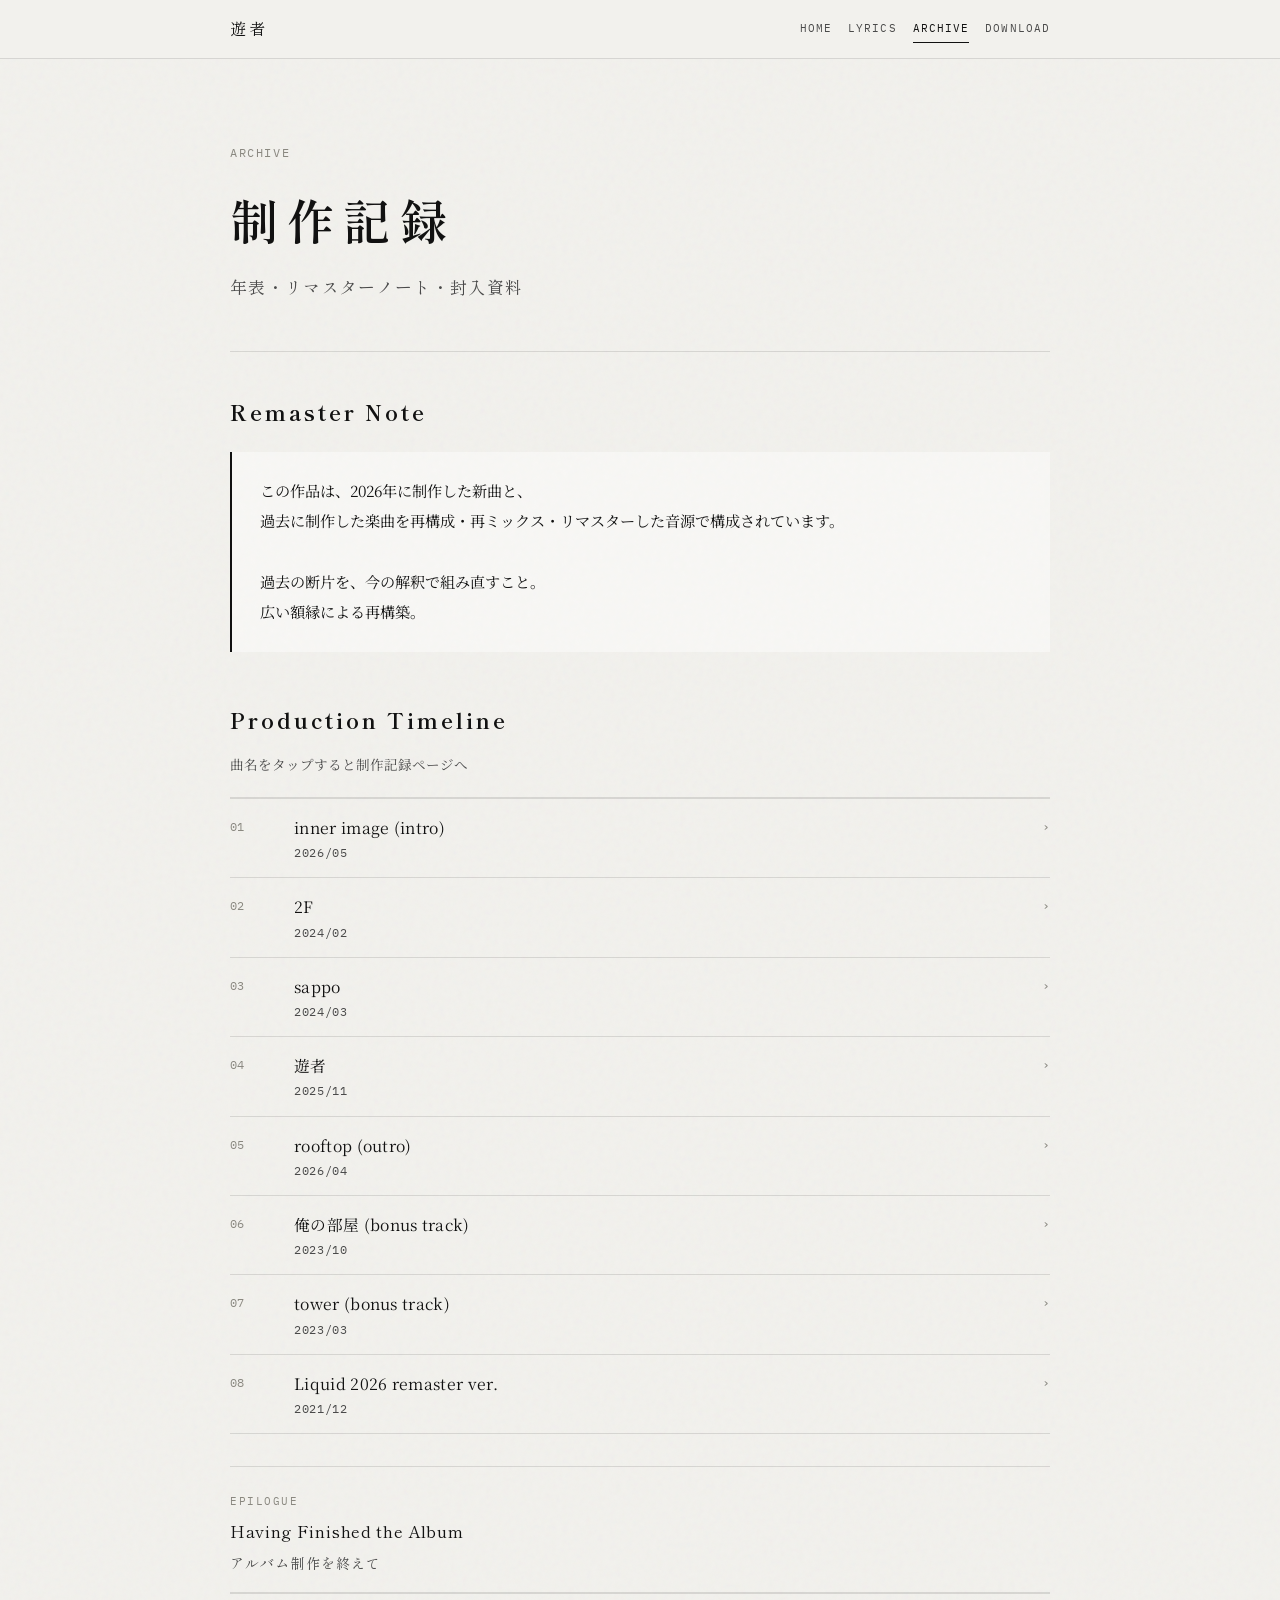
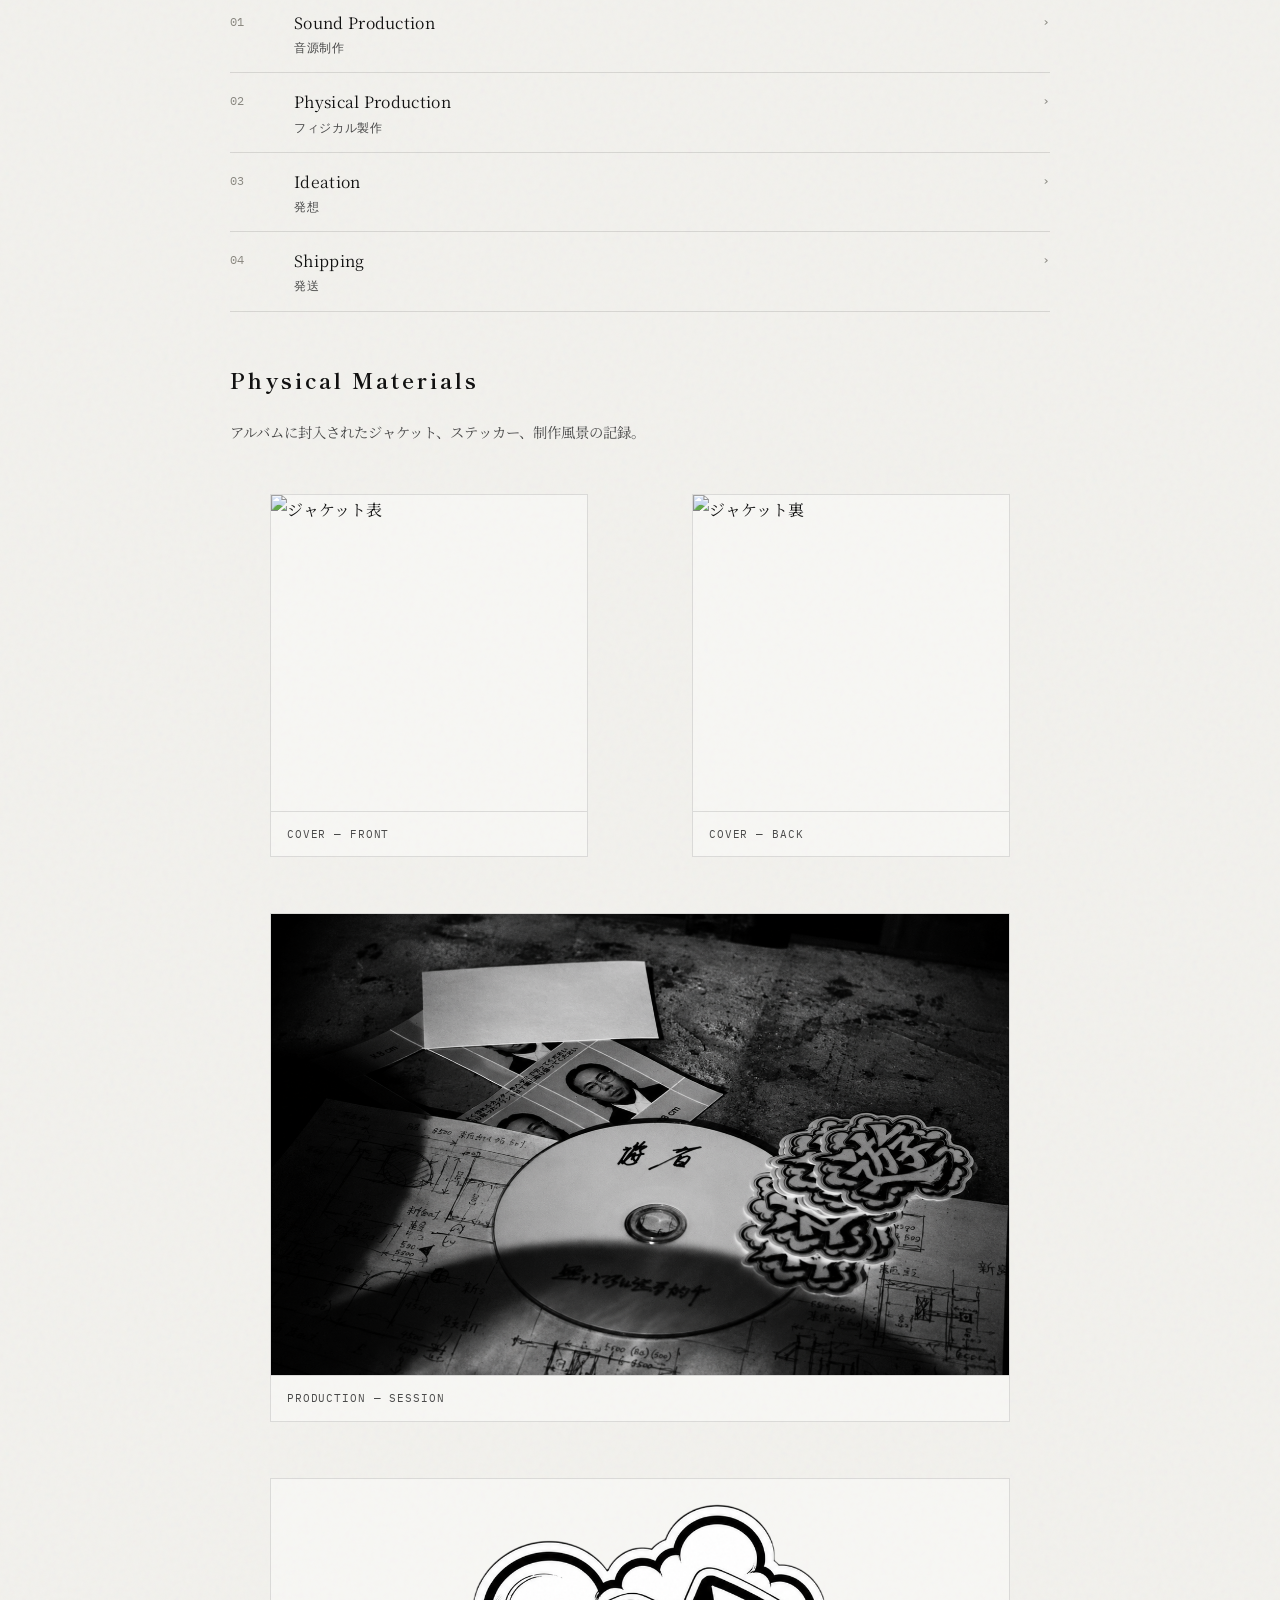
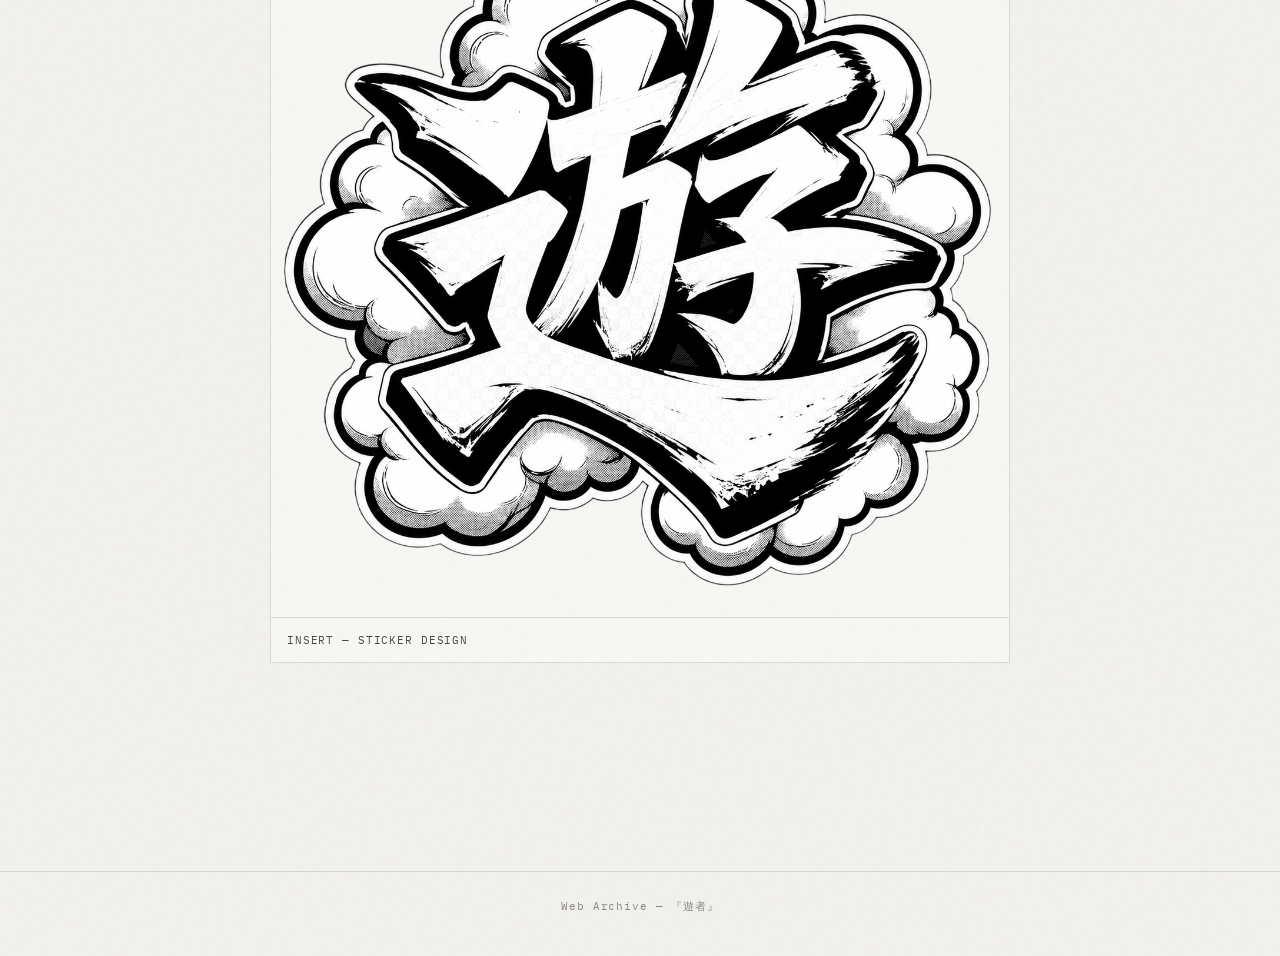
==== archive.html @ 827b87d1 "Set up GitHub Pages integration for BST1120" ====
<!DOCTYPE html>
<html lang="ja">
<head>
  <meta charset="UTF-8">
  <meta name="viewport" content="width=device-width, initial-scale=1.0">
  <meta name="description" content="アルバム『遊者』の制作年表、リマスターノート、封入資料。">
  <title>Archive — 遊者</title>
  <link rel="stylesheet" href="css/style.css">
</head>
<body>
  <header class="site-header" id="site-header"></header>

  <main class="container">
    <header class="page-hero">
      <p class="meta-label">Archive</p>
      <h1>制作記録</h1>
      <p class="subtitle text-muted">年表・リマスターノート・封入資料</p>
    </header>

    <section class="section">
      <h2 class="section-title">Remaster Note</h2>
      <div class="section-note" id="remaster-note">読み込み中…</div>
    </section>

    <section class="section">
      <h2 class="section-title">Production Timeline</h2>
      <p class="text-muted section-hint">曲名をタップすると制作記録ページへ</p>
      <ol class="timeline timeline-interactive" id="timeline">
        <li class="loading">読み込み中…</li>
      </ol>
      <div id="timeline-epilogue" class="timeline-epilogue-wrap"></div>
    </section>

    <section class="section">
      <h2 class="section-title">Physical Materials</h2>
      <p class="text-muted" style="font-size:0.9rem; margin-bottom:24px;">
        アルバムに封入されたジャケット、ステッカー、制作風景の記録。
      </p>

      <div class="asset-grid asset-grid--covers">
        <figure class="asset-item">
          <img id="img-cover-front" src="assets/images/yusha_cover_front.png" alt="ジャケット表" width="600" height="600">
          <figcaption>COVER — FRONT</figcaption>
        </figure>
        <figure class="asset-item">
          <img id="img-cover-back" src="assets/images/yusha_cover_back.png" alt="ジャケット裏" width="600" height="600">
          <figcaption>COVER — BACK</figcaption>
        </figure>
      </div>

      <div class="asset-grid" style="margin-top:24px;">
        <figure class="asset-item asset-item--wide">
          <img id="img-production" src="assets/images/creative_image_seisakufuukei.png" alt="制作風景" width="1200" height="750">
          <figcaption>PRODUCTION — SESSION</figcaption>
        </figure>
        <figure class="asset-item">
          <img id="img-sticker" src="assets/images/yusha_sticker_design.png" alt="封入ステッカーデザイン" width="600" height="600">
          <figcaption>INSERT — STICKER DESIGN</figcaption>
        </figure>
      </div>
    </section>
  </main>

  <footer class="site-footer" id="site-footer"></footer>

  <script src="js/config.js"></script>
  <script src="js/main.js"></script>
</body>
</html>
---- css/style.css ----
/* ===== Fonts ===== */
@import url("https://fonts.googleapis.com/css2?family=IBM+Plex+Mono:wght@400;500&family=Noto+Serif+JP:wght@400;500&family=Shippori+Mincho:wght@400;600&display=swap");

/* ===== Variables ===== */
:root {
  --bg: #f2f1ed;
  --bg-deep: #e8e6e0;
  --ink: #111111;
  --ink-muted: #4a4a4a;
  --ink-faint: #8a8880;
  --line: rgba(17, 17, 17, 0.12);
  --paper-noise: url("data:image/svg+xml,%3Csvg viewBox='0 0 256 256' xmlns='http://www.w3.org/2000/svg'%3E%3Cfilter id='n'%3E%3CfeTurbulence type='fractalNoise' baseFrequency='0.85' numOctaves='4' stitchTiles='stitch'/%3E%3C/filter%3E%3Crect width='100%25' height='100%25' filter='url(%23n)' opacity='0.04'/%3E%3C/svg%3E");
  --max-w: 860px;
  --font-body: "Noto Serif JP", serif;
  --font-heading: "Shippori Mincho", serif;
  --font-mono: "IBM Plex Mono", monospace;
}

/* ===== Reset & Base ===== */
*,
*::before,
*::after {
  box-sizing: border-box;
}

html {
  scroll-behavior: smooth;
}

body {
  margin: 0;
  min-height: 100vh;
  font-family: var(--font-body);
  font-size: 16px;
  line-height: 1.85;
  color: var(--ink);
  background-color: var(--bg);
  background-image: var(--paper-noise);
  -webkit-font-smoothing: antialiased;
}

img {
  max-width: 100%;
  height: auto;
  display: block;
}

a {
  color: inherit;
  text-decoration: none;
}

/* ===== Layout ===== */
.container {
  width: 100%;
  max-width: var(--max-w);
  margin: 0 auto;
  padding: 24px 20px 64px;
}

.page-hero {
  padding: 48px 0 32px;
  border-bottom: 1px solid var(--line);
  margin-bottom: 40px;
}

.page-hero h1 {
  margin: 0 0 8px;
  font-family: var(--font-heading);
  font-size: clamp(2rem, 8vw, 3rem);
  font-weight: 600;
  letter-spacing: 0.18em;
}

.page-hero .subtitle {
  margin: 0 0 16px;
  font-family: var(--font-heading);
  font-size: 1.05rem;
  letter-spacing: 0.08em;
  color: var(--ink-muted);
}

.page-hero .meta-label {
  font-family: var(--font-mono);
  font-size: 0.72rem;
  letter-spacing: 0.14em;
  text-transform: uppercase;
  color: var(--ink-faint);
}

/* ===== Site Header ===== */
.site-header {
  position: sticky;
  top: 0;
  z-index: 100;
  background: rgba(242, 241, 237, 0.92);
  backdrop-filter: blur(8px);
  border-bottom: 1px solid var(--line);
}

.site-header .inner {
  max-width: var(--max-w);
  margin: 0 auto;
  padding: 14px 20px;
  display: flex;
  align-items: center;
  justify-content: space-between;
  gap: 16px;
}

.site-logo {
  font-family: var(--font-heading);
  font-size: 1rem;
  letter-spacing: 0.2em;
  white-space: nowrap;
}

.site-nav {
  display: flex;
  flex-wrap: wrap;
  gap: 6px 16px;
  justify-content: flex-end;
}

.site-nav a {
  font-family: var(--font-mono);
  font-size: 0.68rem;
  letter-spacing: 0.1em;
  text-transform: uppercase;
  color: var(--ink-muted);
  padding: 4px 0;
  border-bottom: 1px solid transparent;
  transition: border-color 0.2s, color 0.2s;
}

.site-nav a:hover,
.site-nav a.is-active {
  color: var(--ink);
  border-bottom-color: var(--ink);
}

/* ===== Footer ===== */
.site-footer {
  margin-top: 80px;
  padding: 24px 20px 40px;
  border-top: 1px solid var(--line);
  text-align: center;
}

.site-footer p {
  margin: 0;
  font-family: var(--font-mono);
  font-size: 0.68rem;
  letter-spacing: 0.08em;
  color: var(--ink-faint);
}

/* ===== Home: Background ===== */
.home-body {
  position: relative;
  overflow-x: hidden;
}

.bg-layer {
  position: fixed;
  inset: 0;
  z-index: -2;
  pointer-events: none;
}

.bg-video {
  width: 100%;
  height: 100%;
  object-fit: cover;
  filter: grayscale(100%) contrast(1.05);
  opacity: 0.35;
}

.bg-fallback {
  width: 100%;
  height: 100%;
  object-fit: cover;
  filter: grayscale(100%) blur(2px);
  opacity: 0.18;
  transform: scale(1.05);
}

.bg-overlay {
  position: fixed;
  inset: 0;
  z-index: -1;
  background: linear-gradient(
    180deg,
    rgba(242, 241, 237, 0.55) 0%,
    rgba(242, 241, 237, 0.88) 45%,
    rgba(242, 241, 237, 0.96) 100%
  );
  pointer-events: none;
}

/* ===== Home: Hero ===== */
.home-hero {
  min-height: calc(100vh - 120px);
  display: flex;
  flex-direction: column;
  align-items: center;
  justify-content: center;
  text-align: center;
  padding: 40px 20px 60px;
}

.home-title {
  margin: 0 0 12px;
  font-family: var(--font-heading);
  font-size: clamp(3rem, 14vw, 5.5rem);
  font-weight: 600;
  letter-spacing: 0.22em;
  line-height: 1.1;
  width: 100%;
  text-align: center;
  /* letter-spacing 分の右余白を左に補正して視覚的に中央へ */
  text-indent: 0.22em;
}

.home-subtitle {
  margin: 0 0 28px;
  font-family: var(--font-heading);
  font-size: clamp(1rem, 4vw, 1.25rem);
  letter-spacing: 0.12em;
  color: var(--ink-muted);
}

.home-edition {
  margin: 0 0 40px;
  font-family: var(--font-mono);
  font-size: 0.7rem;
  letter-spacing: 0.16em;
  color: var(--ink-faint);
}

.home-cover {
  width: min(280px, 72vw);
  margin: 0 auto 48px;
  border: 1px solid var(--line);
  box-shadow: 0 12px 40px rgba(0, 0, 0, 0.08);
}

.home-intro {
  max-width: 520px;
  margin: 0 auto 48px;
  font-size: 0.92rem;
  color: var(--ink-muted);
  line-height: 2;
}

/* ===== Nav Cards ===== */
.nav-cards {
  display: grid;
  grid-template-columns: 1fr;
  gap: 12px;
  width: 100%;
  max-width: 520px;
  margin: 0 auto;
}

.nav-card {
  display: flex;
  align-items: center;
  gap: 16px;
  padding: 18px 20px;
  border: 1px solid var(--line);
  background: rgba(255, 255, 255, 0.35);
  transition: background 0.2s, border-color 0.2s;
}

.nav-card:hover {
  background: rgba(255, 255, 255, 0.65);
  border-color: rgba(17, 17, 17, 0.22);
}

.nav-card-label {
  font-family: var(--font-mono);
  font-size: 0.72rem;
  letter-spacing: 0.12em;
  text-transform: uppercase;
  min-width: 88px;
}

.nav-card-desc {
  font-size: 0.85rem;
  color: var(--ink-muted);
  text-align: left;
}

/* ===== Section ===== */
.section {
  margin-bottom: 48px;
}

.section-title {
  margin: 0 0 20px;
  font-family: var(--font-heading);
  font-size: 1.35rem;
  letter-spacing: 0.14em;
}

.section-note {
  padding: 24px 28px;
  border-left: 2px solid var(--ink);
  background: rgba(255, 255, 255, 0.4);
  white-space: pre-line;
  font-size: 0.95rem;
  line-height: 2;
}

/* ===== Timeline ===== */
.timeline {
  list-style: none;
  margin: 0;
  padding: 0;
  border-top: 1px solid var(--line);
}

.section-hint {
  font-size: 0.85rem;
  margin: -8px 0 20px;
}

/* ===== Interactive Timeline (Archive) ===== */
.timeline-interactive {
  list-style: none;
  margin: 0;
  padding: 0;
}

.timeline-item {
  border-bottom: 1px solid var(--line);
}

.timeline-item:first-child {
  border-top: 1px solid var(--line);
}

.timeline-epilogue-wrap {
  margin-top: 8px;
}

.epilogue-section {
  margin-top: 32px;
  padding-top: 8px;
  border-top: 1px solid var(--line);
}

.epilogue-section-header {
  margin: 0 0 8px;
  padding: 16px 0 8px;
}

.epilogue-section-label {
  margin: 0 0 8px;
  font-family: var(--font-mono);
  font-size: 0.68rem;
  letter-spacing: 0.14em;
  text-transform: uppercase;
  color: var(--ink-faint);
}

.epilogue-section-title {
  margin: 0 0 6px;
  font-family: var(--font-heading);
  font-size: 1.02rem;
  font-weight: 400;
  letter-spacing: 0.04em;
  line-height: 1.5;
}

.epilogue-section-subtitle {
  margin: 0;
  font-family: var(--font-heading);
  font-size: 0.88rem;
  letter-spacing: 0.08em;
  color: var(--ink-muted);
}

.epilogue-entries {
  margin-top: 0;
}

.timeline-index-item,
.timeline-epilogue-link {
  width: 100%;
  display: grid;
  grid-template-columns: 48px minmax(0, 1fr) 24px;
  gap: 12px 16px;
  align-items: start;
  padding: 16px 0;
  text-align: left;
  font-family: inherit;
  color: inherit;
  writing-mode: horizontal-tb;
  text-decoration: none;
  transition: opacity 0.2s;
}

.timeline-index-item:hover,
.timeline-epilogue-link:hover {
  opacity: 0.7;
}

.timeline-index-item .num,
.timeline-epilogue-link .num {
  font-family: var(--font-mono);
  font-size: 0.78rem;
  color: var(--ink-faint);
  line-height: 1.6;
  padding-top: 2px;
}

.timeline-main {
  display: flex;
  flex-direction: column;
  gap: 6px;
  min-width: 0;
  writing-mode: horizontal-tb;
}

.timeline-index-item .title,
.timeline-epilogue-link .title {
  display: block;
  font-size: 0.98rem;
  line-height: 1.55;
  letter-spacing: 0.02em;
  word-break: normal;
  overflow-wrap: break-word;
}

.timeline-index-item .date,
.timeline-epilogue-link .date {
  display: block;
  font-family: var(--font-mono);
  font-size: 0.72rem;
  letter-spacing: 0.06em;
  color: var(--ink-muted);
  line-height: 1.4;
}

.timeline-index-item .chevron,
.timeline-epilogue-link .chevron {
  font-family: var(--font-mono);
  font-size: 0.8rem;
  color: var(--ink-faint);
  line-height: 1.6;
  padding-top: 2px;
  text-align: right;
}

.timeline-epilogue-link {
  display: grid;
  grid-template-columns: minmax(0, 1fr) 24px;
  gap: 8px 16px;
  align-items: start;
  margin-top: 8px;
  padding: 24px 0;
  border-top: 1px solid var(--line);
  border-bottom: 1px solid var(--line);
}

.timeline-epilogue-link .epilogue-label {
  grid-column: 1 / -1;
  font-family: var(--font-mono);
  font-size: 0.68rem;
  letter-spacing: 0.14em;
  text-transform: uppercase;
  color: var(--ink-faint);
}

.timeline-epilogue-link .epilogue-body {
  display: flex;
  flex-direction: column;
  gap: 6px;
  min-width: 0;
  writing-mode: horizontal-tb;
}

.timeline-epilogue-link .chevron {
  grid-row: 2;
  grid-column: 2;
  padding-top: 4px;
}

.track-subtitle {
  margin: -4px 0 12px;
  font-family: var(--font-heading);
  font-size: 0.92rem;
  letter-spacing: 0.08em;
  color: var(--ink-muted);
}

/* ===== Image Gallery (Archive) ===== */
.asset-grid {
  display: grid;
  grid-template-columns: 1fr;
  gap: 24px;
  margin-top: 32px;
}

@media (min-width: 600px) {
  .asset-grid--covers {
    grid-template-columns: 1fr 1fr;
  }
}

.asset-item {
  border: 1px solid var(--line);
  background: rgba(255, 255, 255, 0.35);
}

.asset-item img {
  width: 100%;
  aspect-ratio: 1;
  object-fit: cover;
  filter: grayscale(20%);
}

.asset-item figcaption {
  padding: 12px 16px;
  font-family: var(--font-mono);
  font-size: 0.68rem;
  letter-spacing: 0.08em;
  color: var(--ink-muted);
  border-top: 1px solid var(--line);
}

.asset-item--wide img {
  aspect-ratio: 16 / 10;
  object-fit: cover;
}

/* ===== Lyrics Index ===== */
.lyrics-list {
  border-top: 1px solid var(--line);
}

.lyrics-index-item {
  display: flex;
  align-items: baseline;
  gap: 16px;
  padding: 18px 0;
  border-bottom: 1px solid var(--line);
  color: inherit;
  transition: opacity 0.2s;
}

.lyrics-index-item:hover {
  opacity: 0.7;
}

.lyrics-index-item .track-num {
  font-family: var(--font-mono);
  font-size: 0.72rem;
  color: var(--ink-faint);
  min-width: 28px;
}

.lyrics-index-item .track-title {
  flex: 1;
  font-family: var(--font-heading);
  font-size: 1.05rem;
  letter-spacing: 0.06em;
}

.lyrics-index-item .chevron {
  font-family: var(--font-mono);
  font-size: 0.8rem;
  color: var(--ink-faint);
}

/* ===== Lyrics Track Page ===== */
.track-page-body {
  overflow-x: hidden;
}

.track-back {
  margin: 8px 0 32px;
  font-family: var(--font-mono);
  font-size: 0.68rem;
  letter-spacing: 0.08em;
}

.track-back a {
  color: var(--ink-muted);
  border-bottom: 1px solid transparent;
  transition: border-color 0.2s;
}

.track-back a:hover {
  border-bottom-color: var(--ink-muted);
}

.track-hero {
  padding: 24px 0 0;
  border-bottom: 1px solid transparent;
  transition: padding-bottom 0.9s cubic-bezier(0.22, 1, 0.36, 1),
    border-color 0.6s ease 0.2s;
}

.track-page.is-opening .track-hero,
.track-page.is-open .track-hero {
  padding-bottom: 56px;
  border-bottom-color: var(--line);
}

.track-hero .track-num {
  margin: 0 0 12px;
}

.track-hero .track-title {
  margin: 0 0 16px;
  font-family: var(--font-heading);
  font-size: clamp(1.8rem, 7vw, 2.8rem);
  font-weight: 600;
  letter-spacing: 0.14em;
  line-height: 1.25;
}

.track-produced {
  margin: 0;
  font-family: var(--font-mono);
  font-size: 0.72rem;
  letter-spacing: 0.1em;
  color: var(--ink-muted);
}

.track-reveal {
  max-height: 0;
  opacity: 0;
  overflow: hidden;
  transform: translateY(-8px);
  transition: max-height 1.1s cubic-bezier(0.22, 1, 0.36, 1),
    opacity 0.7s ease 0.15s,
    transform 0.8s cubic-bezier(0.22, 1, 0.36, 1) 0.1s;
}

.track-page.is-open .track-reveal {
  max-height: 12000px;
  opacity: 1;
  transform: translateY(0);
}

.track-visual {
  margin: 40px 0 32px;
  border: 1px solid var(--line);
  background: rgba(255, 255, 255, 0.35);
}

.track-visual img {
  width: 100%;
  display: block;
  filter: grayscale(15%);
}

.track-lyrics-block {
  padding: 40px 0 24px;
}

.lyrics-section-label {
  margin: 0 0 24px;
  font-family: var(--font-mono);
  font-size: 0.68rem;
  letter-spacing: 0.14em;
  text-transform: uppercase;
  color: var(--ink-faint);
}

.track-type-label {
  margin: -12px 0 20px;
  font-family: var(--font-mono);
  font-size: 0.68rem;
  letter-spacing: 0.06em;
  color: var(--ink-faint);
}

.track-lyrics-text {
  margin: 0;
  white-space: pre-line;
  font-size: 0.95rem;
  line-height: 2.15;
  color: var(--ink-muted);
}

.track-lyrics-text.is-loading,
.track-lyrics-text .loading {
  font-family: var(--font-mono);
  font-size: 0.72rem;
  color: var(--ink-faint);
}

@media (prefers-reduced-motion: reduce) {
  .track-hero,
  .track-reveal {
    transition: none;
  }

  .track-page .track-hero {
    padding-bottom: 56px;
    border-bottom-color: var(--line);
  }

  .track-page .track-reveal {
    max-height: none;
    opacity: 1;
    transform: none;
  }
}

/* ===== Legacy lyrics accordion (unused) ===== */
.lyrics-item {
  border-bottom: 1px solid var(--line);
}

.lyrics-toggle {
  width: 100%;
  display: flex;
  align-items: baseline;
  justify-content: space-between;
  gap: 16px;
  padding: 18px 0;
  background: none;
  border: none;
  cursor: pointer;
  text-align: left;
  font-family: inherit;
  color: inherit;
}

.lyrics-toggle:hover {
  opacity: 0.75;
}

.lyrics-toggle .track-info {
  flex: 1;
}

.lyrics-toggle .track-num {
  font-family: var(--font-mono);
  font-size: 0.72rem;
  color: var(--ink-faint);
  display: block;
  margin-bottom: 4px;
}

.lyrics-toggle .track-title {
  font-family: var(--font-heading);
  font-size: 1.05rem;
  letter-spacing: 0.06em;
}

.lyrics-toggle .chevron {
  font-family: var(--font-mono);
  font-size: 0.8rem;
  color: var(--ink-faint);
  transition: transform 0.2s;
}

.lyrics-item.is-open .chevron {
  transform: rotate(90deg);
}

.lyrics-body {
  display: none;
  padding: 0 0 24px;
}

.lyrics-item.is-open .lyrics-body {
  display: block;
}

.lyrics-text {
  margin: 0;
  white-space: pre-line;
  font-size: 0.92rem;
  line-height: 2.1;
  color: var(--ink-muted);
}

.lyrics-text.is-loading {
  font-family: var(--font-mono);
  font-size: 0.72rem;
  color: var(--ink-faint);
}

.lyrics-type {
  font-family: var(--font-mono);
  font-size: 0.68rem;
  letter-spacing: 0.06em;
  color: var(--ink-faint);
  margin-bottom: 12px;
}

/* ===== Download ===== */
.download-box {
  padding: 32px 28px;
  border: 1px solid var(--line);
  background: rgba(255, 255, 255, 0.4);
  text-align: center;
}

.download-box h2 {
  margin: 0 0 8px;
  font-family: var(--font-heading);
  font-size: 1.2rem;
  letter-spacing: 0.12em;
}

.download-box .desc {
  margin: 0 0 24px;
  font-size: 0.9rem;
  color: var(--ink-muted);
}

.download-links {
  list-style: none;
  margin: 0 auto;
  padding: 0;
  max-width: 420px;
  text-align: left;
}

.download-link-item {
  border-bottom: 1px solid var(--line);
}

.download-link-item:first-child {
  border-top: 1px solid var(--line);
}

.download-link,
.download-link-body {
  display: flex;
  align-items: center;
  gap: 16px;
  padding: 18px 4px;
  width: 100%;
}

.download-link {
  color: inherit;
  transition: opacity 0.2s;
}

.download-link:hover {
  opacity: 0.7;
}

.download-link-label {
  font-family: var(--font-mono);
  font-size: 0.75rem;
  letter-spacing: 0.1em;
  text-transform: uppercase;
  min-width: 120px;
}

.download-link-desc {
  flex: 1;
  font-size: 0.85rem;
  color: var(--ink-muted);
}

.download-link-arrow {
  font-family: var(--font-mono);
  font-size: 0.85rem;
  color: var(--ink-faint);
}

.download-link-item.is-unavailable .download-link-body {
  opacity: 0.55;
}

.download-link-item.is-unavailable .download-link-desc {
  font-family: var(--font-mono);
  font-size: 0.68rem;
}

.download-link-item--youtube {
  margin-top: 8px;
  padding-top: 16px;
  border-top: 1px solid var(--line);
}

.download-youtube-logo {
  display: flex;
  justify-content: center;
  margin: 0 0 20px;
  padding: 16px;
  border: 1px solid var(--line);
  background: rgba(255, 255, 255, 0.35);
}

.download-youtube-logo img {
  width: min(160px, 56vw);
  height: auto;
  display: block;
  filter: grayscale(100%) contrast(1.05);
}

.download-caution {
  margin: 12px 0 0;
  padding: 14px 16px;
  border-left: 2px solid var(--ink-muted);
  background: rgba(255, 255, 255, 0.35);
  font-size: 0.82rem;
  line-height: 1.9;
  color: var(--ink-muted);
  text-align: left;
  white-space: pre-line;
}

.btn-download {
  display: inline-block;
  padding: 14px 32px;
  font-family: var(--font-mono);
  font-size: 0.75rem;
  letter-spacing: 0.12em;
  text-transform: uppercase;
  border: 1px solid var(--ink);
  background: var(--ink);
  color: var(--bg);
  cursor: pointer;
  transition: background 0.2s, color 0.2s;
}

.btn-download:hover:not(:disabled) {
  background: transparent;
  color: var(--ink);
}

.btn-download:disabled,
.btn-download.is-disabled {
  background: var(--bg-deep);
  color: var(--ink-faint);
  border-color: var(--line);
  cursor: not-allowed;
}

.download-notice {
  margin-top: 20px;
  font-family: var(--font-mono);
  font-size: 0.65rem;
  color: var(--ink-faint);
  line-height: 1.8;
}

/* ===== Utility ===== */
.text-muted {
  color: var(--ink-muted);
}

.loading {
  font-family: var(--font-mono);
  font-size: 0.75rem;
  color: var(--ink-faint);
  padding: 24px 0;
}

@media (max-width: 480px) {
  .timeline-index-item,
  .timeline-epilogue-link {
    grid-template-columns: 40px minmax(0, 1fr) 20px;
    gap: 10px 12px;
  }

  .site-nav {
    gap: 4px 12px;
  }

  .site-nav a {
    font-size: 0.62rem;
  }
}
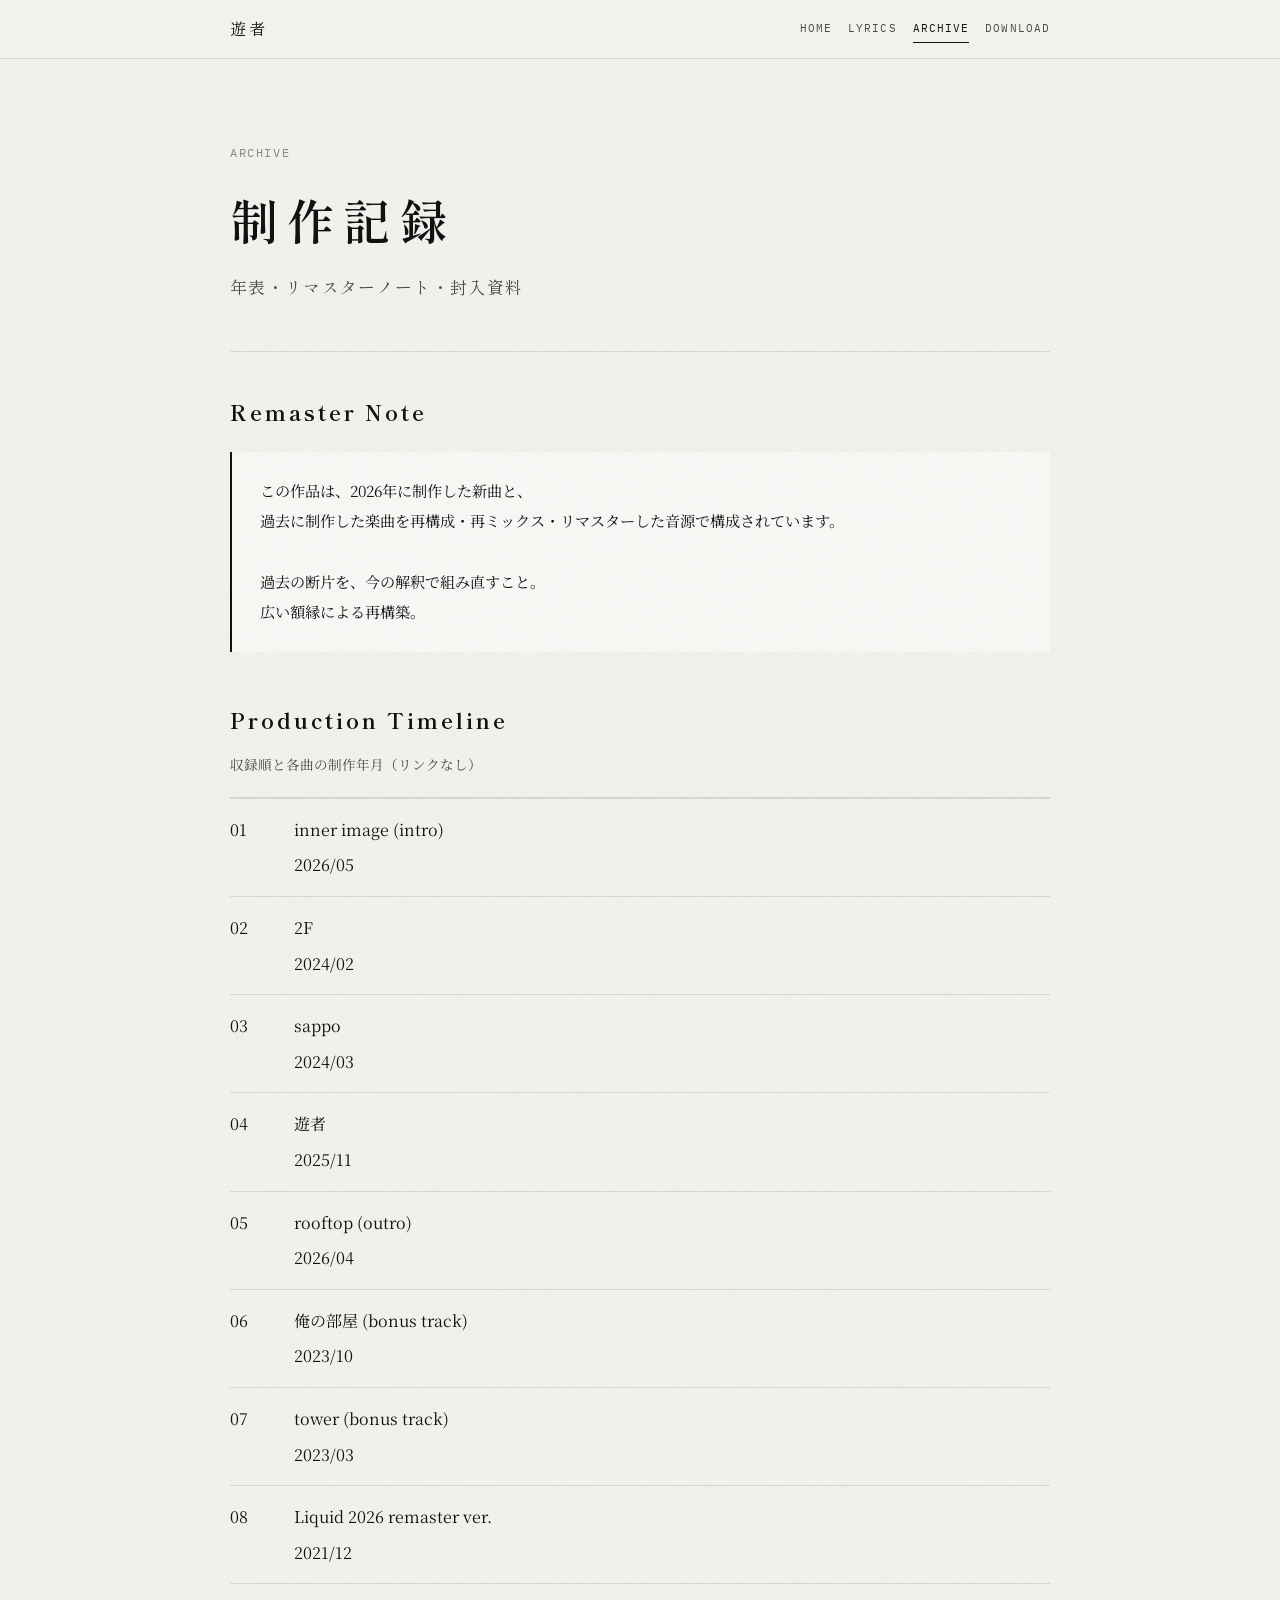
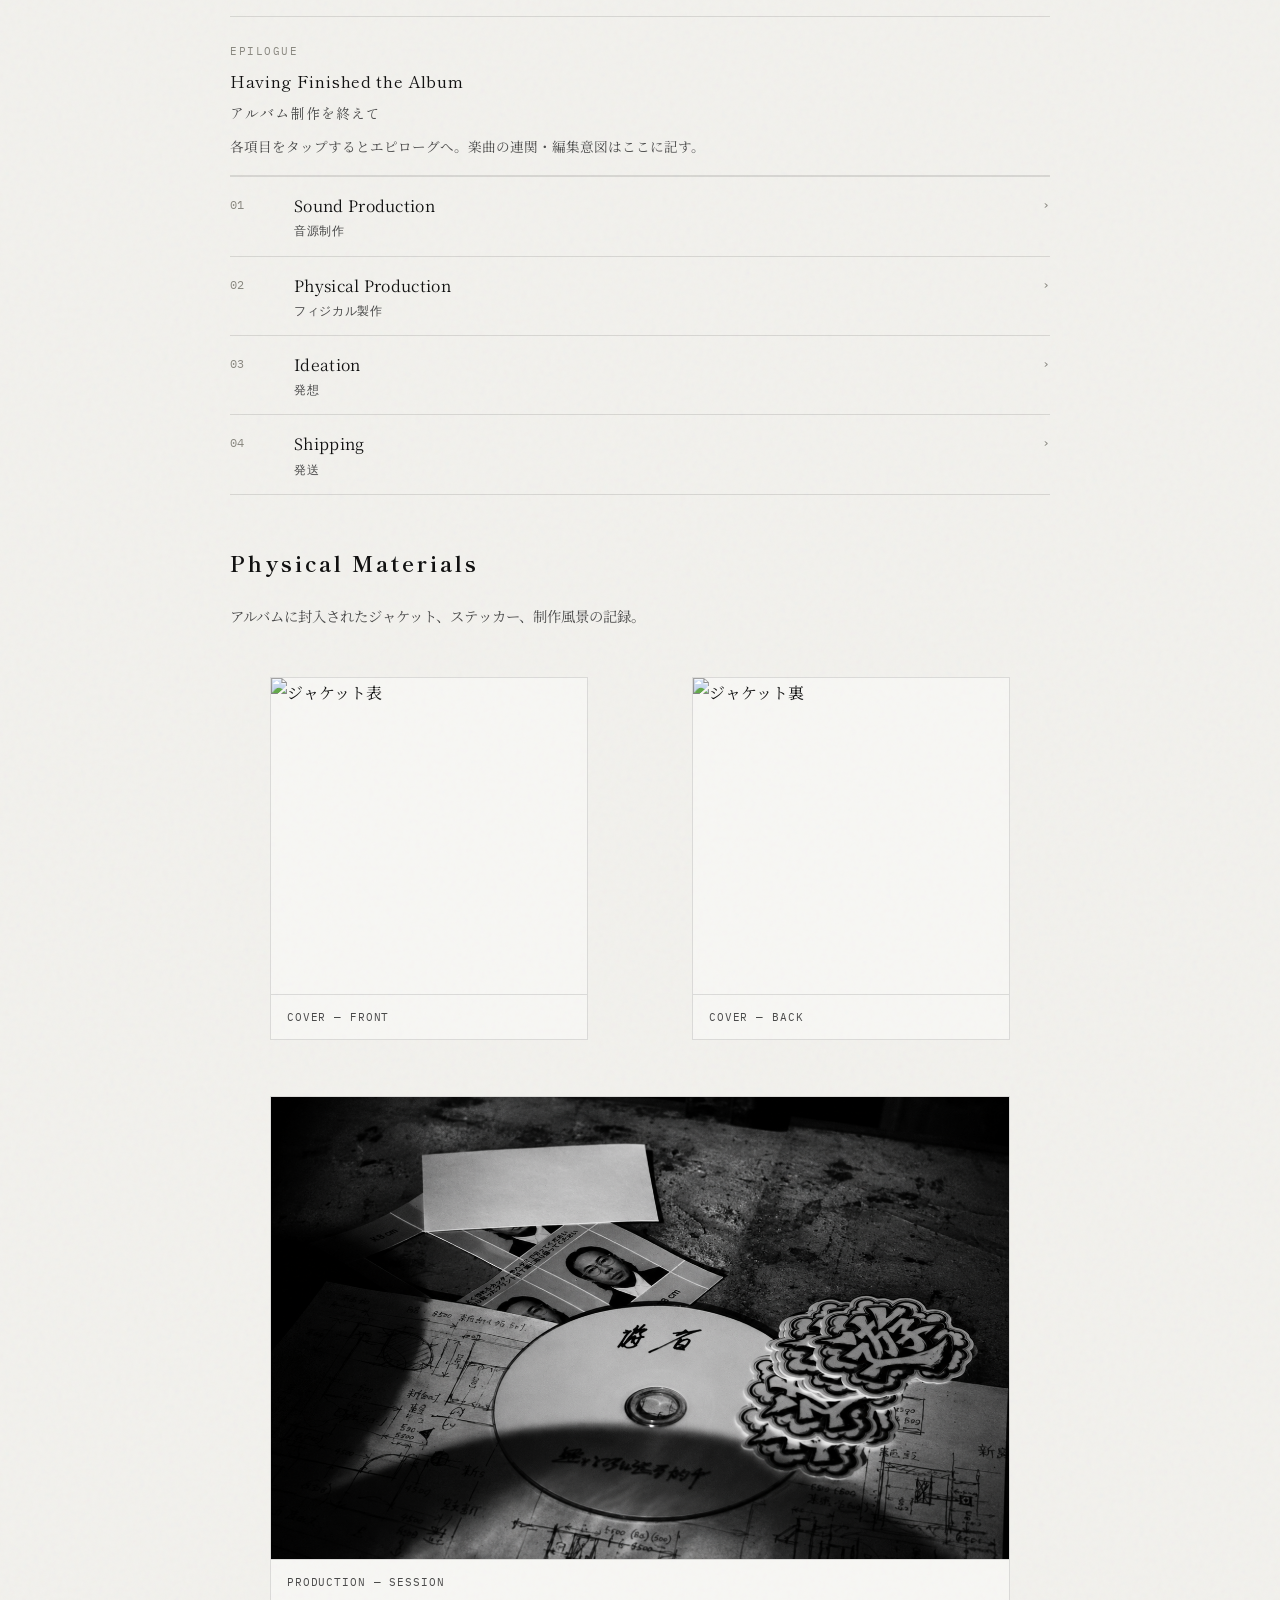
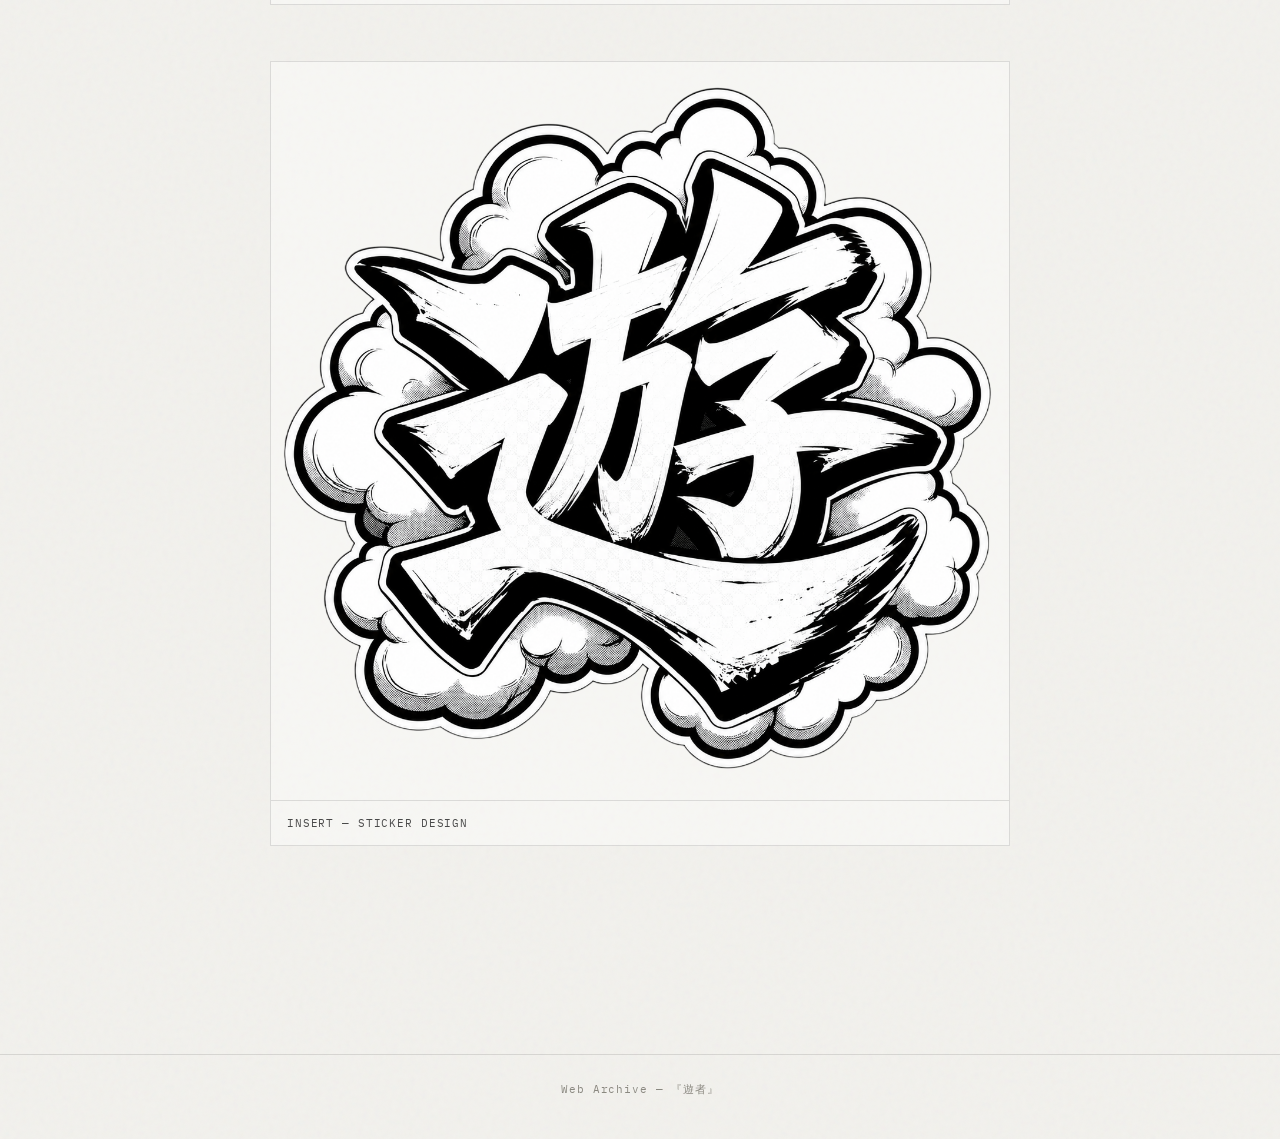
==== commit 56fbe3d5: "Simplify archive to timeline plus epilogue only" ====
--- a/archive.html
+++ b/archive.html
@@ -24,8 +24,8 @@
 
     <section class="section">
       <h2 class="section-title">Production Timeline</h2>
-      <p class="text-muted section-hint">曲名をタップすると制作記録ページへ</p>
-      <ol class="timeline timeline-interactive" id="timeline">
+      <p class="text-muted section-hint">収録順と各曲の制作年月（リンクなし）</p>
+      <ol class="timeline" id="timeline">
         <li class="loading">読み込み中…</li>
       </ol>
       <div id="timeline-epilogue" class="timeline-epilogue-wrap"></div>
--- a/css/style.css
+++ b/css/style.css
@@ -387,6 +387,7 @@
 }
 
 .timeline-index-item,
+.timeline-static-item,
 .timeline-epilogue-link {
   width: 100%;
   display: grid;
@@ -407,6 +408,15 @@
   opacity: 0.7;
 }
 
+.timeline-static-item {
+  cursor: default;
+}
+
+.epilogue-section-hint {
+  margin: 8px 0 0;
+  font-size: 0.85rem;
+}
+
 .timeline-index-item .num,
 .timeline-epilogue-link .num {
   font-family: var(--font-mono);
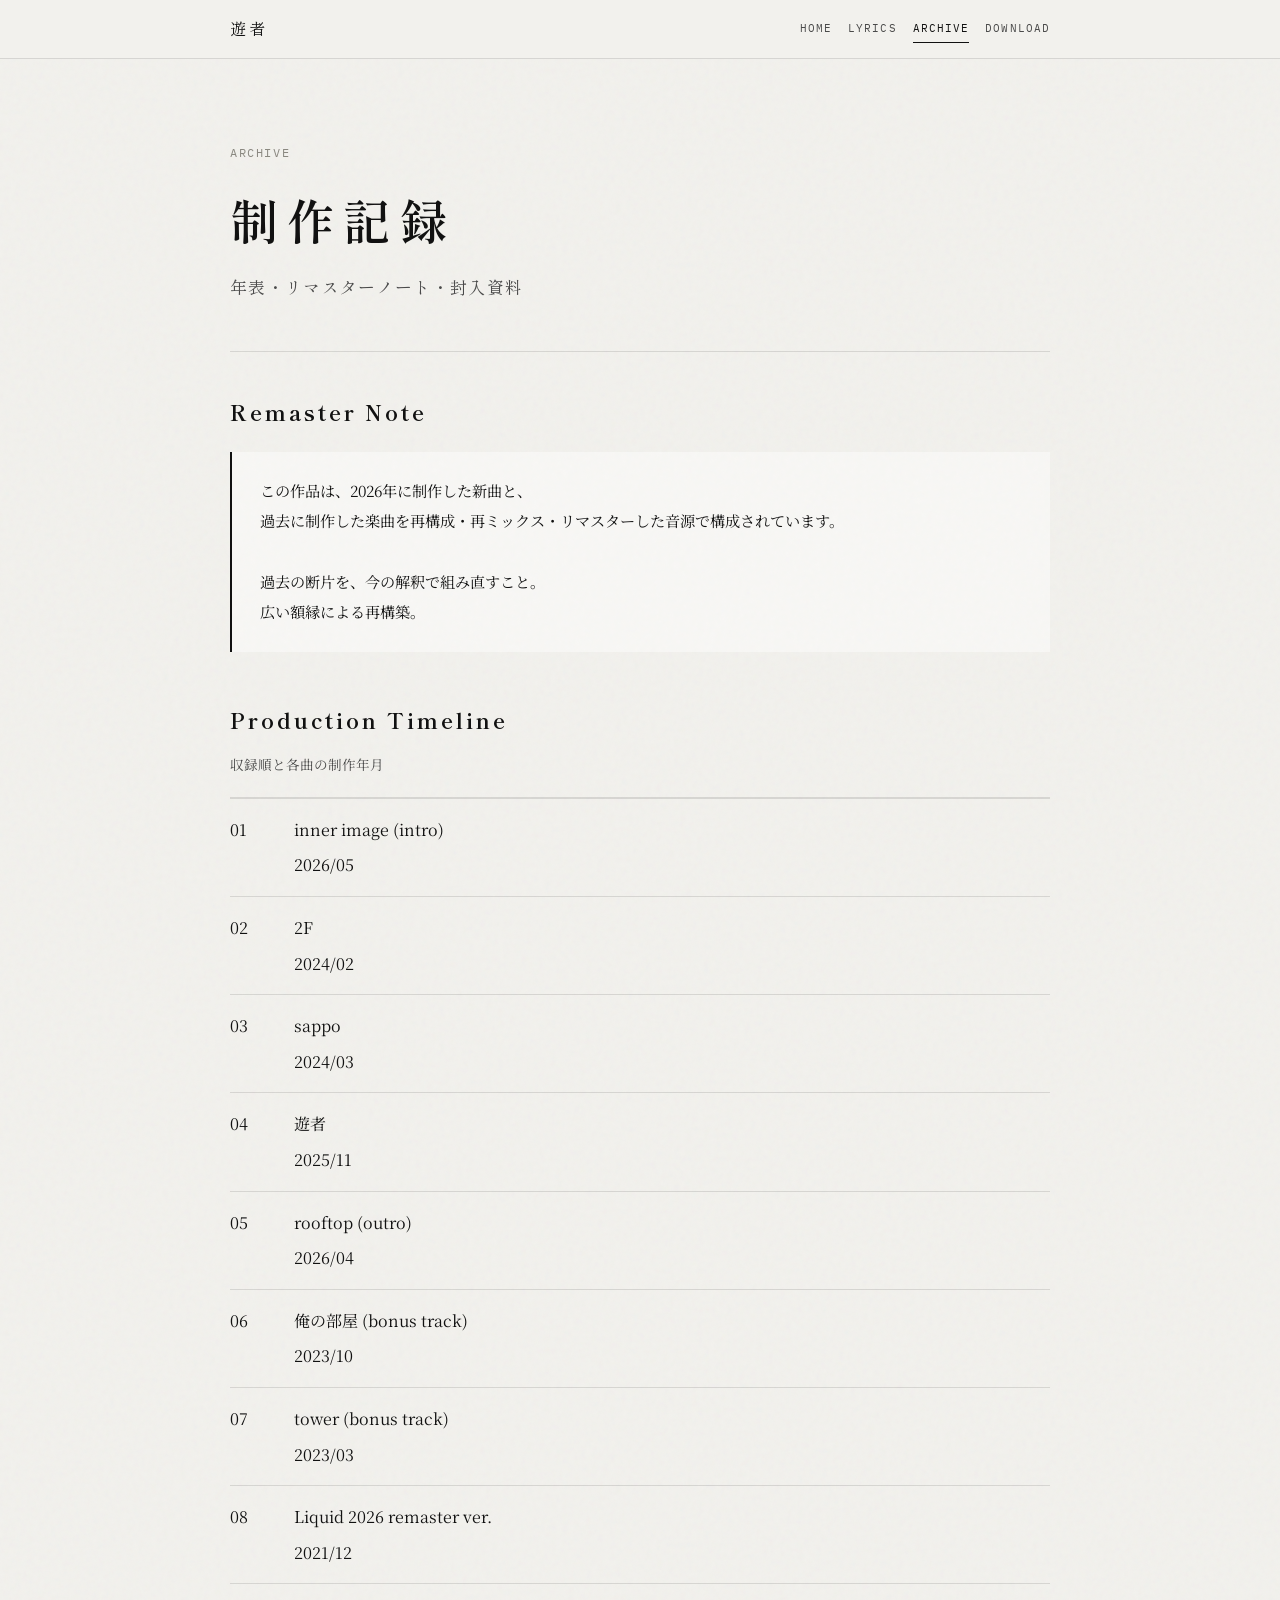
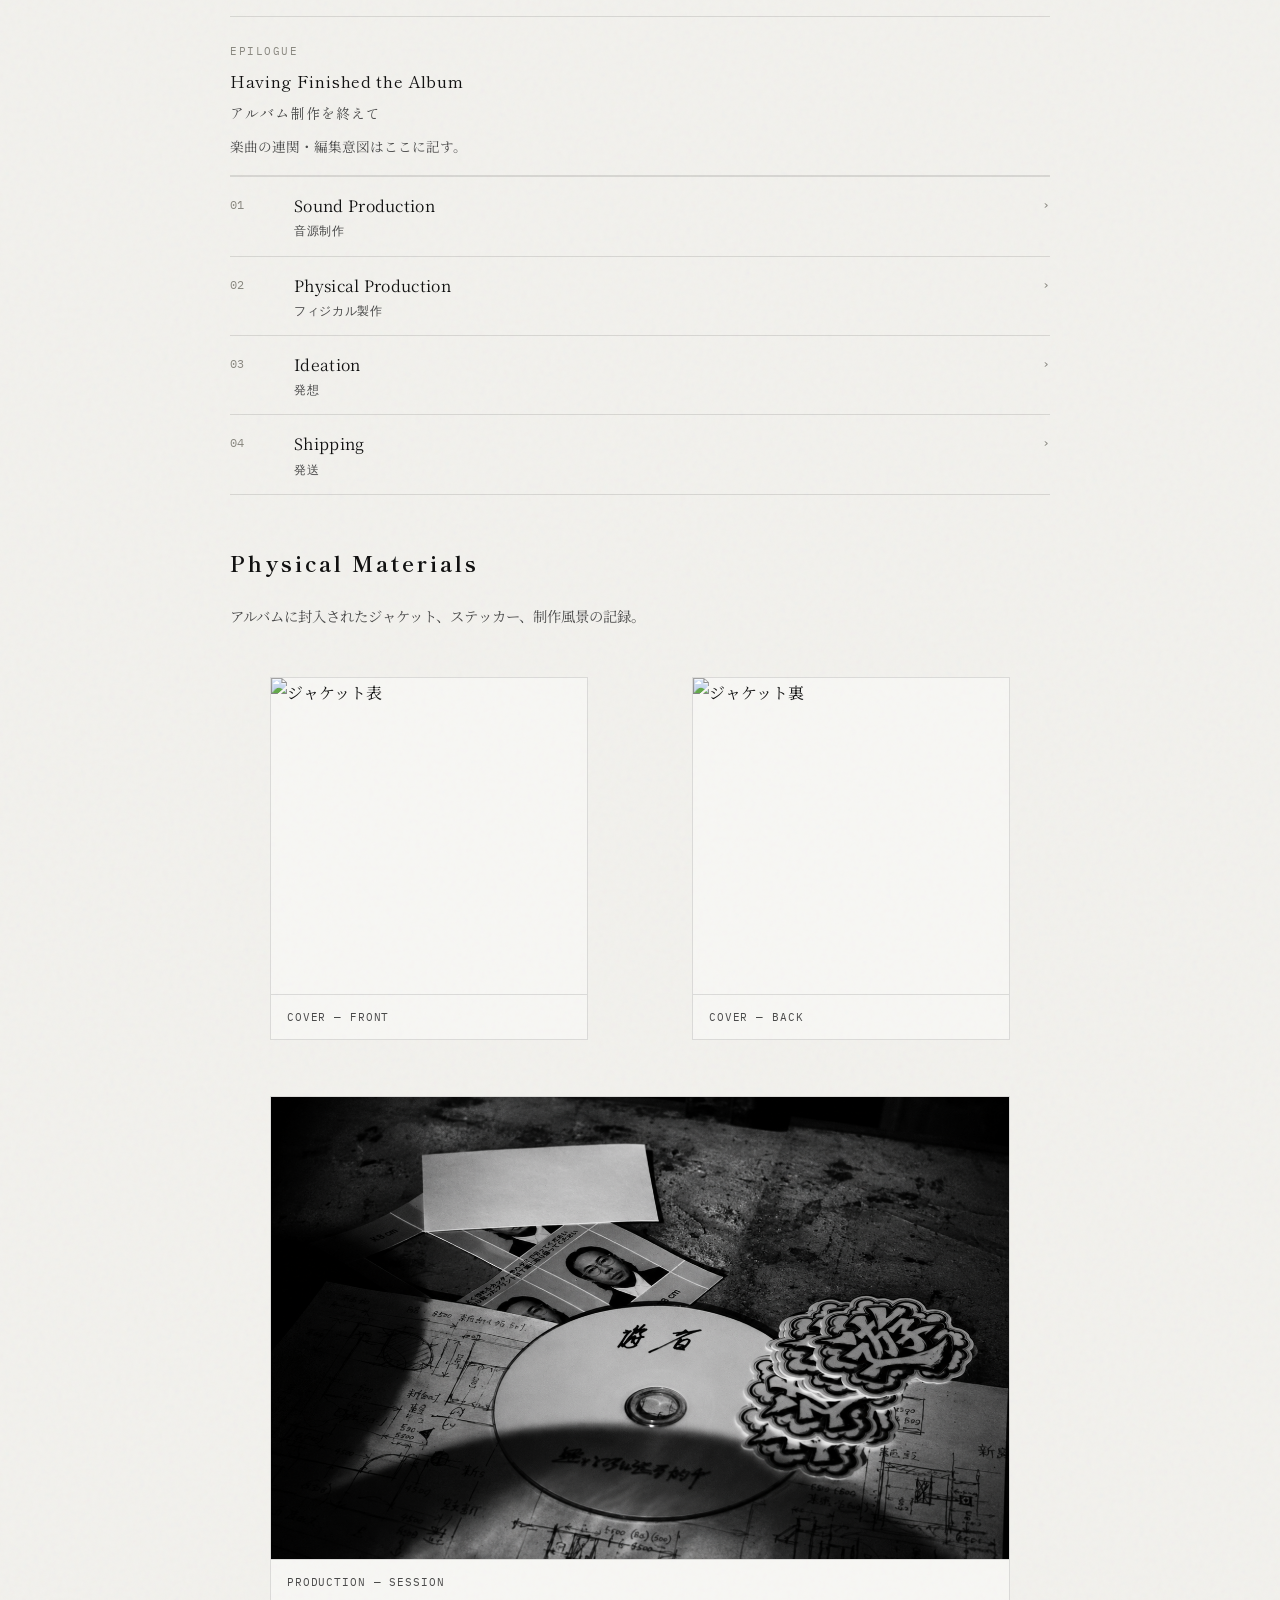
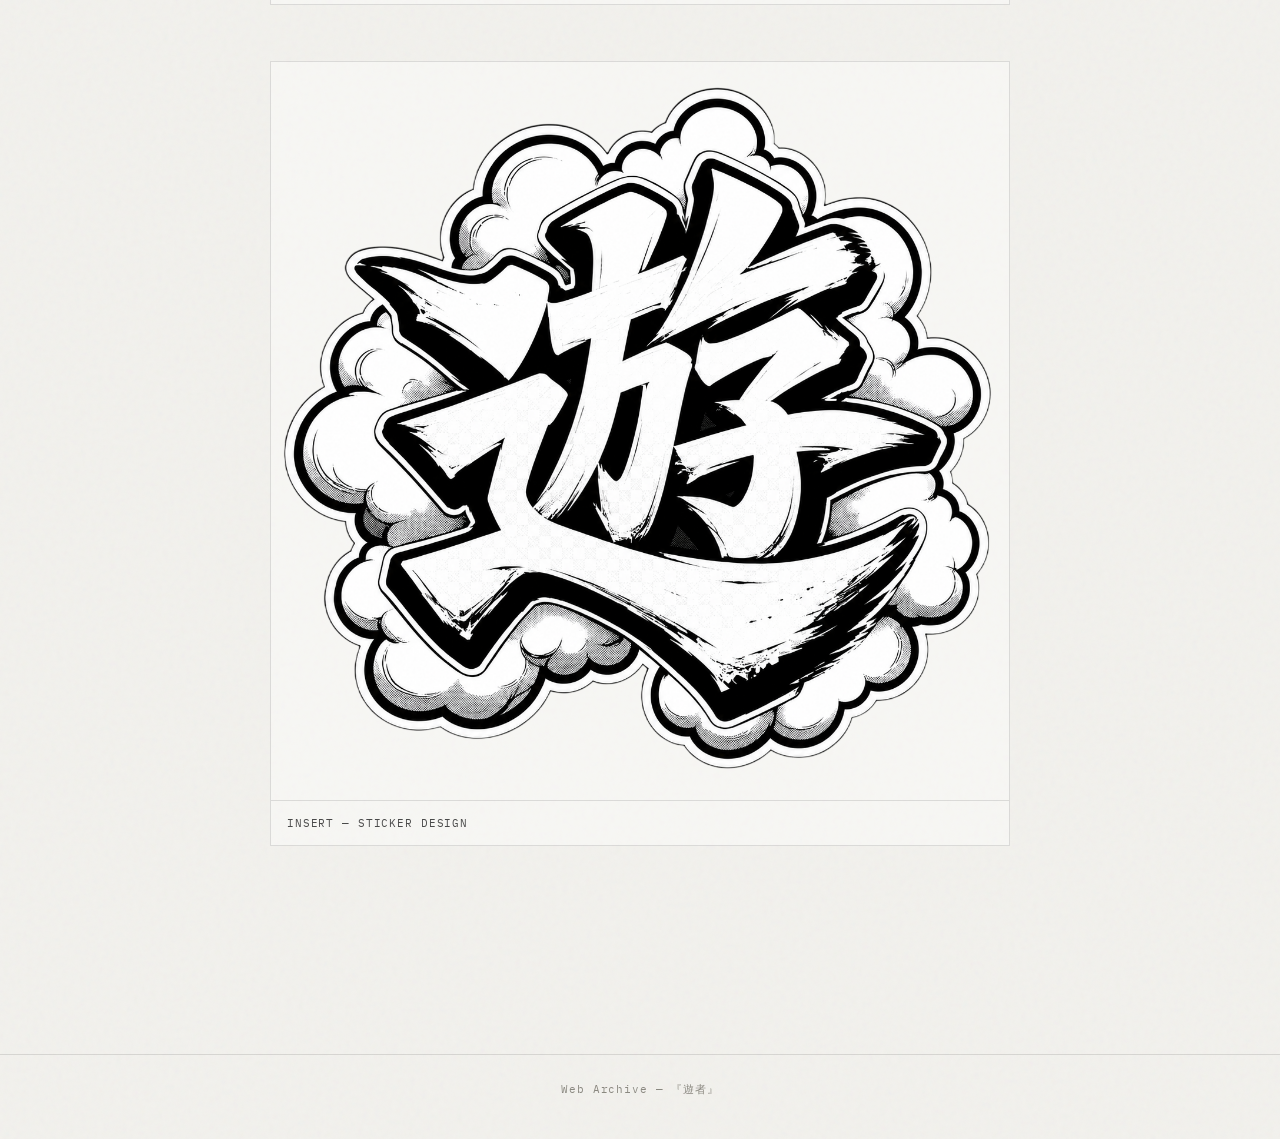
==== commit e485020b: "Remove internal UI copy from archive hints" ====
--- a/archive.html
+++ b/archive.html
@@ -24,7 +24,7 @@
 
     <section class="section">
       <h2 class="section-title">Production Timeline</h2>
-      <p class="text-muted section-hint">収録順と各曲の制作年月（リンクなし）</p>
+      <p class="text-muted section-hint">収録順と各曲の制作年月</p>
       <ol class="timeline" id="timeline">
         <li class="loading">読み込み中…</li>
       </ol>
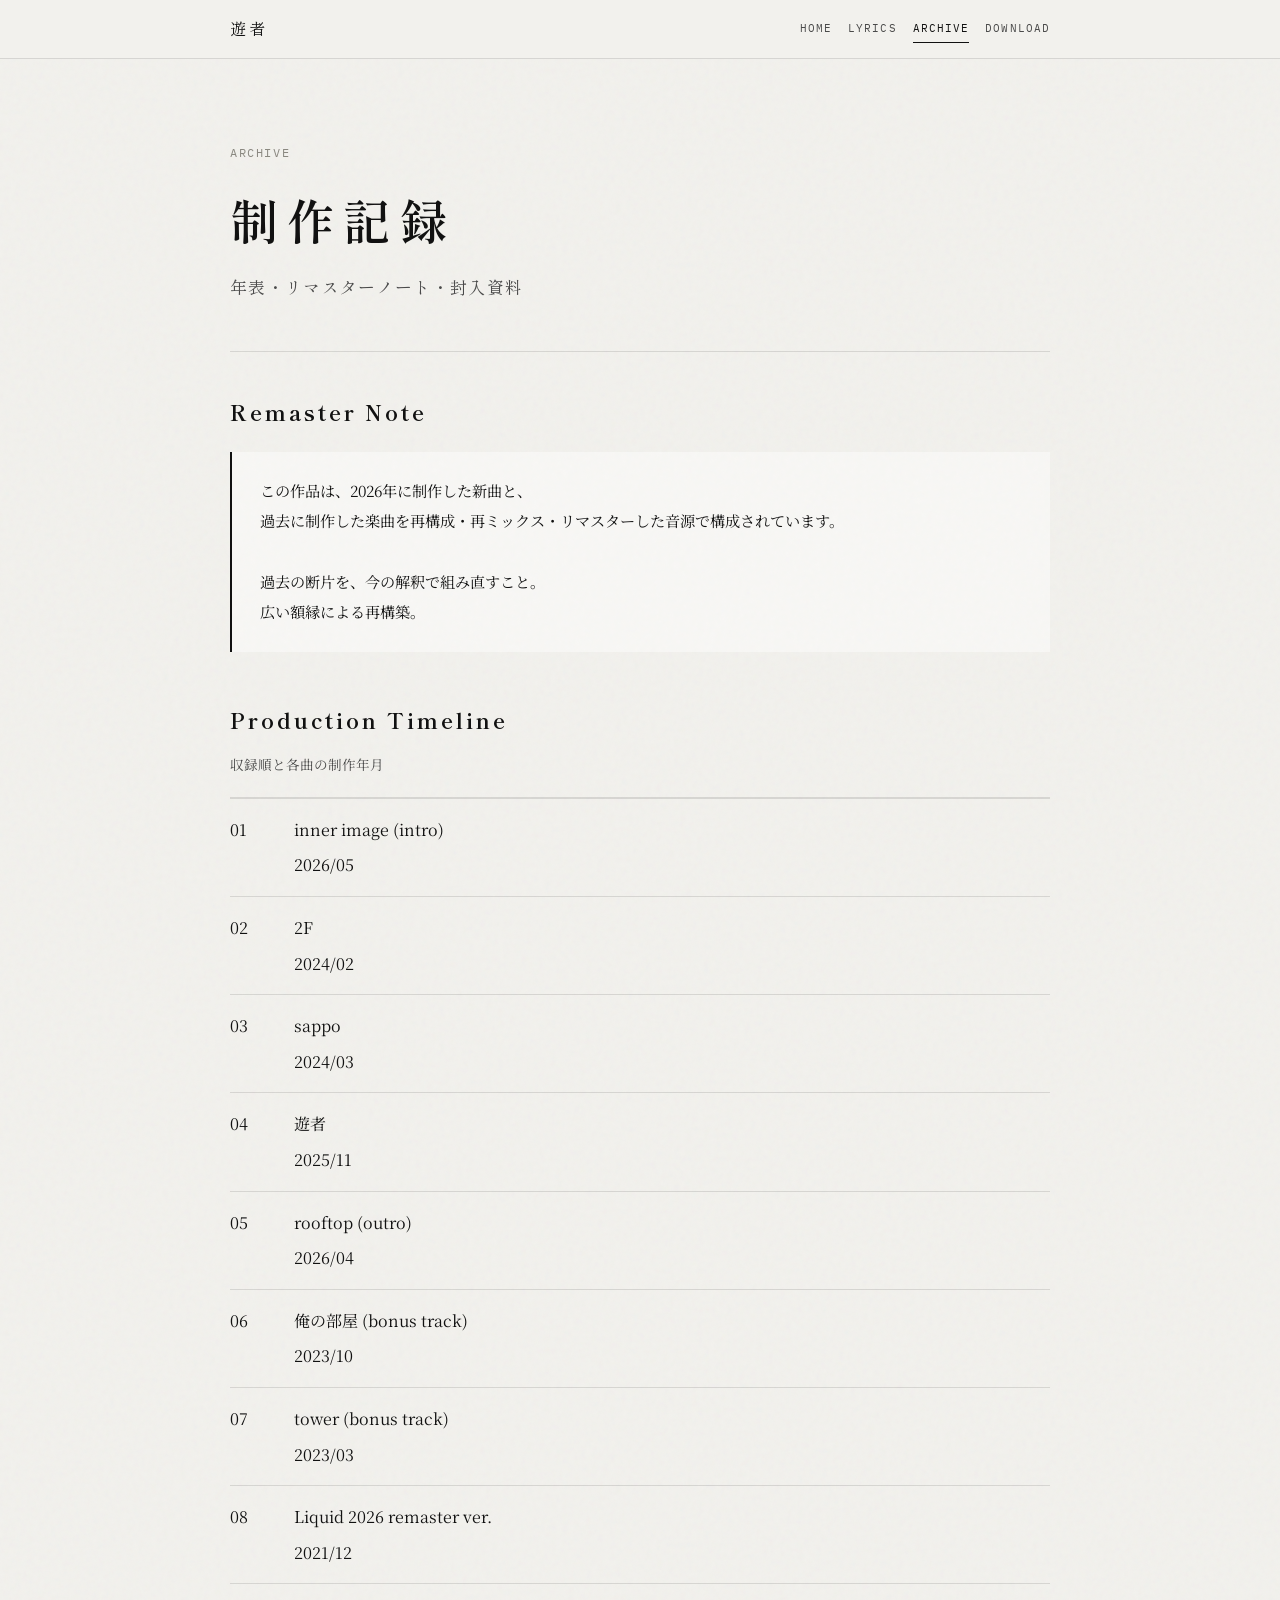
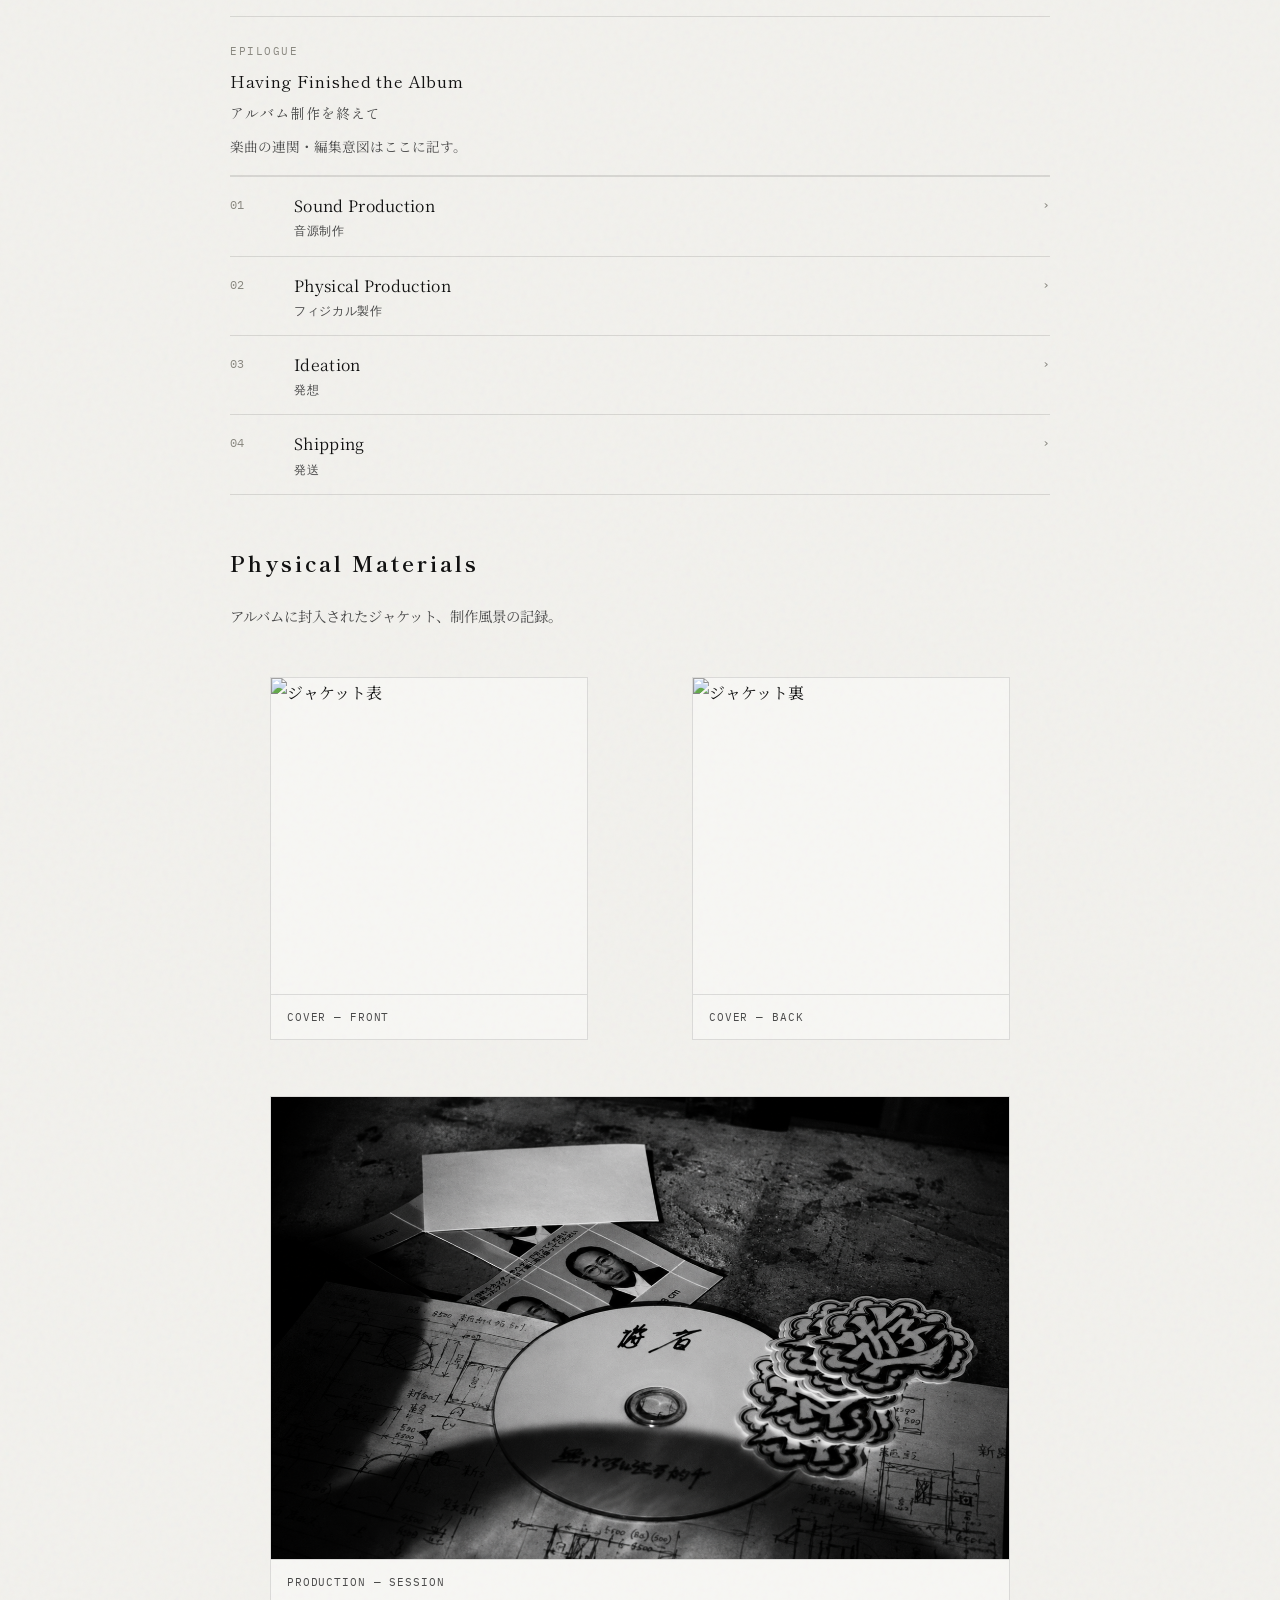
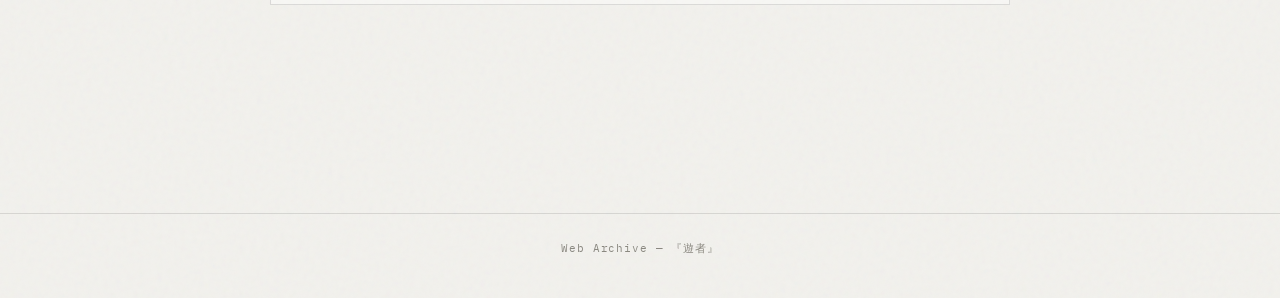
==== commit a08bf58b: "Add Dropbox download links and remove sticker design asset from site" ====
--- a/archive.html
+++ b/archive.html
@@ -34,7 +34,7 @@
     <section class="section">
       <h2 class="section-title">Physical Materials</h2>
       <p class="text-muted" style="font-size:0.9rem; margin-bottom:24px;">
-        アルバムに封入されたジャケット、ステッカー、制作風景の記録。
+        アルバムに封入されたジャケット、制作風景の記録。
       </p>
 
       <div class="asset-grid asset-grid--covers">
@@ -53,10 +53,6 @@
           <img id="img-production" src="assets/images/creative_image_seisakufuukei.png" alt="制作風景" width="1200" height="750">
           <figcaption>PRODUCTION — SESSION</figcaption>
         </figure>
-        <figure class="asset-item">
-          <img id="img-sticker" src="assets/images/yusha_sticker_design.png" alt="封入ステッカーデザイン" width="600" height="600">
-          <figcaption>INSERT — STICKER DESIGN</figcaption>
-        </figure>
       </div>
     </section>
   </main>
